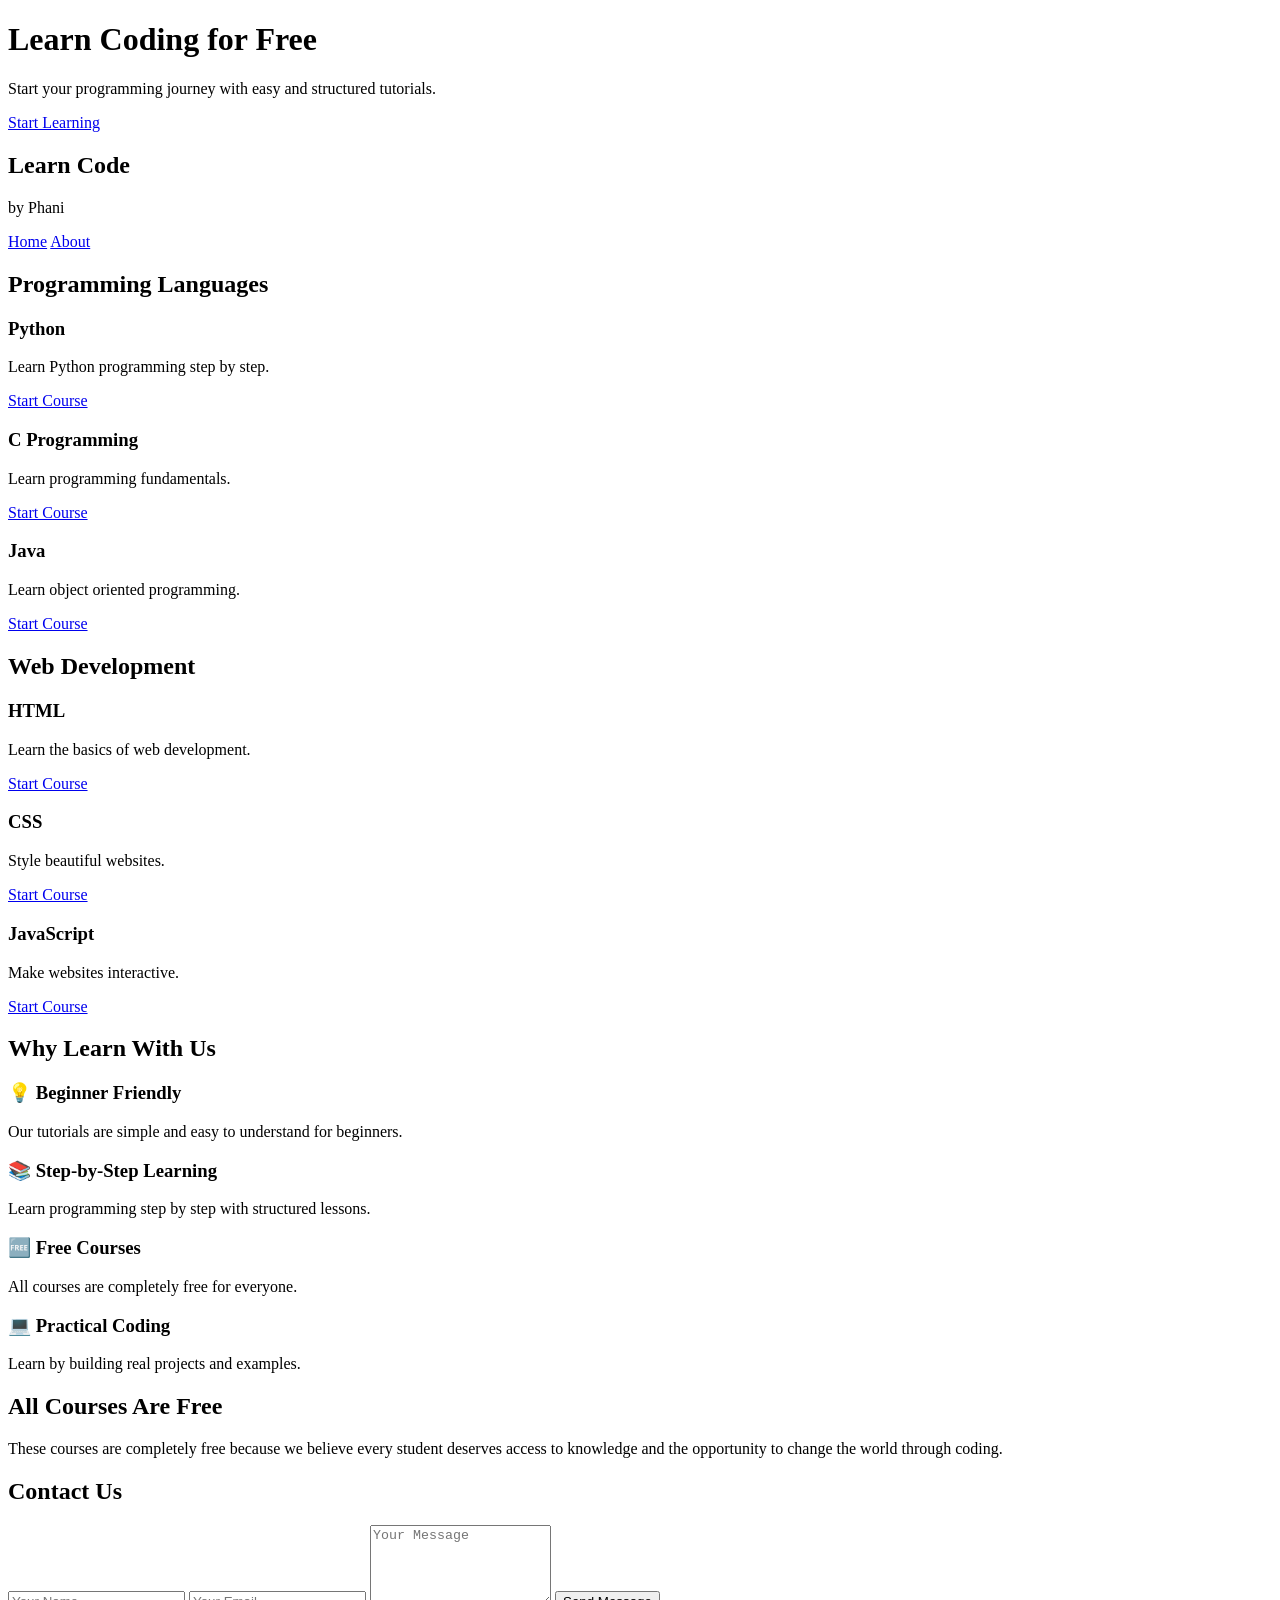
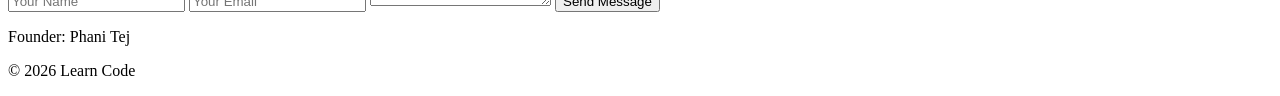
==== index.html @ e8ab49ef "Add files via upload" ====
<!DOCTYPE html> 
<html lang="en">  
<head>  
  <meta charset="UTF-8">  
  <meta http-equiv="X-UA-Compatible" content="IE=Edge">  
  <meta name="viewport" content="width=device-width, initial-scale=1">  
  <meta name="description" content="Learn code with me - Phanitej">  
  <title>LEARN CODE</title>  
  <link rel="stylesheet" href="style.css">  
</head>
<body>
  
  <header class="hero">
    <h1>Learn Coding for Free</h1>

    <p>Start your programming journey with easy and structured tutorials.</p>

    <a href="#courses" class="start-btn">Start Learning</a>

  </header>

  <nav>
    <div class="brand">
      <h2 class="logo">Learn Code</h2>
      <p class="tagline">by Phani</p>
    </div>

    <div class="menu">
      <a href="index.html">Home</a>
      <a href="about.html">About</a>
    </div>
  </nav>


  <main class="container">
    
    <section class="courses" id="courses">

      <h2>Programming Languages</h2>

      <div class="course-container">

        <div class="course-card">
          <h3>Python</h3>
          <p>Learn Python programming step by step.</p>
          <a href="Python.html">Start Course</a>
        </div>

        <div class="course-card">
          <h3>C Programming</h3>
          <p>Learn programming fundamentals.</p>
          <a href="C.html">Start Course</a>
        </div>

        <div class="course-card">
          <h3>Java</h3>
          <p>Learn object oriented programming.</p>
          <a href="Java.html">Start Course</a>
        </div>

      </div>

      <h2>Web Development</h2>

      <div class="course-container">

        <div class="course-card">
          <h3>HTML</h3>
          <p>Learn the basics of web development.</p>
          <a href="HTML.html">Start Course</a>
        </div>

        <div class="course-card">
          <h3>CSS</h3>
          <p>Style beautiful websites.</p>
          <a href="CSS.html">Start Course</a>
        </div>

        <div class="course-card">
          <h3>JavaScript</h3>
          <p>Make websites interactive.</p>
          <a href="JavaScript.html">Start Course</a>
        </div>

      </div>


    </section>
    <section class="features">

      <h2>Why Learn With Us</h2>

      <div class="feature-container">

        <div class="feature-card">
          <h3>💡 Beginner Friendly</h3>
          <p>Our tutorials are simple and easy to understand for beginners.</p>
        </div>

        <div class="feature-card">
          <h3>📚 Step-by-Step Learning</h3>
          <p>Learn programming step by step with structured lessons.</p>
        </div>

        <div class="feature-card">
          <h3>🆓 Free Courses</h3>
          <p>All courses are completely free for everyone.</p>
        </div>

        <div class="feature-card">
          <h3>💻 Practical Coding</h3>
          <p>Learn by building real projects and examples.</p>
        </div>

      </div>

    </section>

    <section>
      <h2>All Courses Are Free</h2>
      <p>
      These courses are completely free because we believe
      every student deserves access to knowledge and the
      opportunity to change the world through coding.
      </p>
    </section>
    <section class="contact">

      <h2>Contact Us</h2>

      <form>

        <input type="text" placeholder="Your Name" required>

        <input type="email" placeholder="Your Email" required>

        <textarea placeholder="Your Message" rows="5" required></textarea>

        <button type="submit">Send Message</button>

      </form>

    </section>
  </main>

  <footer>
    <p>Founder: Phani Tej</p>
    <p>&copy; 2026 Learn Code</p>
  </footer>
</body>
</html>
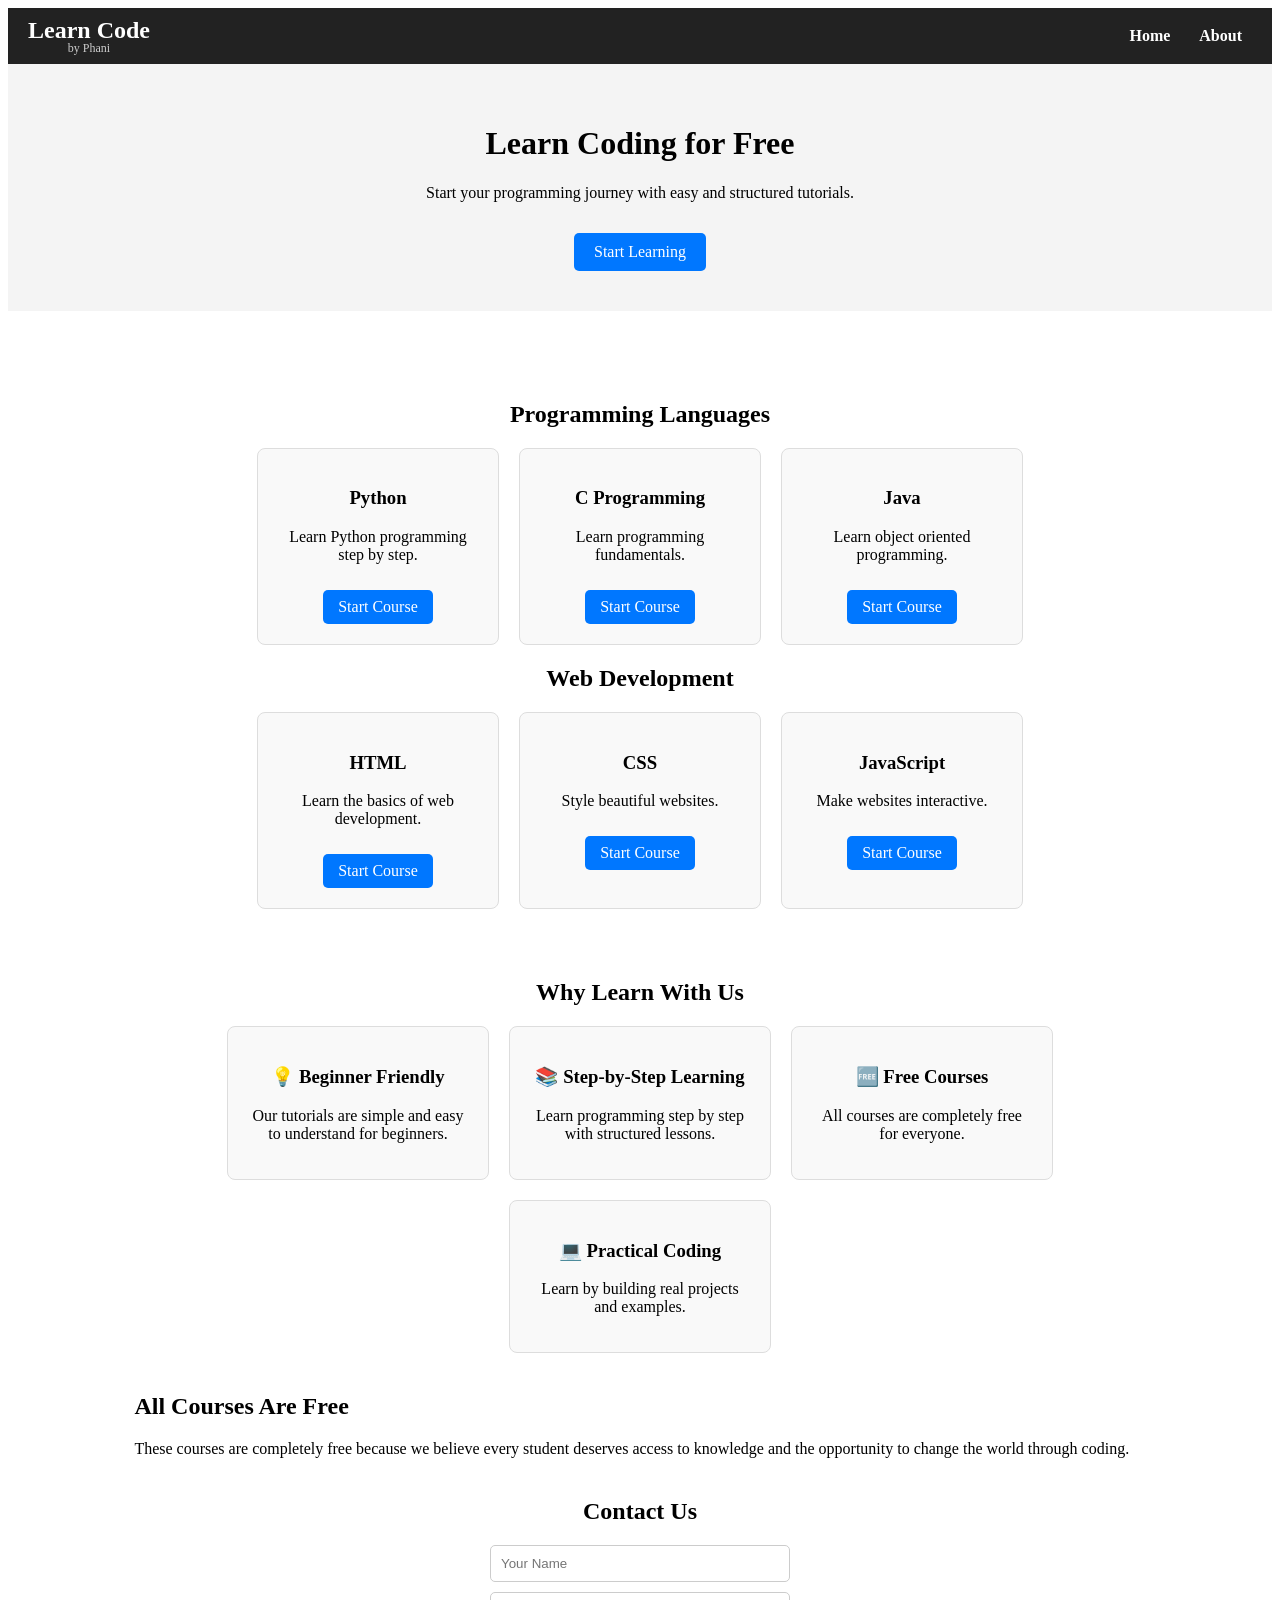
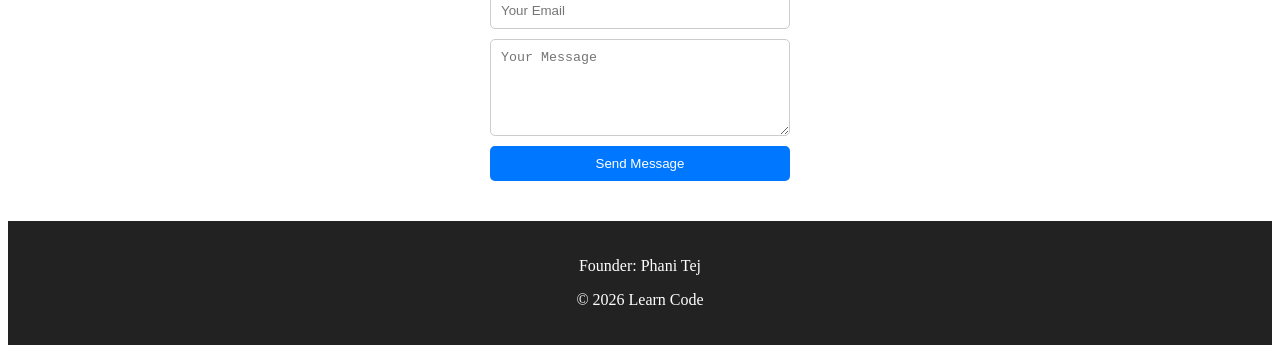
==== commit 6cac7d54: "Reintroduce header section in index.html" ====
--- a/index.html
+++ b/index.html
@@ -9,16 +9,6 @@
   <link rel="stylesheet" href="style.css">  
 </head>
 <body>
-  
-  <header class="hero">
-    <h1>Learn Coding for Free</h1>
-
-    <p>Start your programming journey with easy and structured tutorials.</p>
-
-    <a href="#courses" class="start-btn">Start Learning</a>
-
-  </header>
-
   <nav>
     <div class="brand">
       <h2 class="logo">Learn Code</h2>
@@ -30,8 +20,15 @@
       <a href="about.html">About</a>
     </div>
   </nav>
+  
+  <header class="hero">
+    <h1>Learn Coding for Free</h1>
 
+    <p>Start your programming journey with easy and structured tutorials.</p>
 
+    <a href="#courses" class="start-btn">Start Learning</a>
+
+  </header>
   <main class="container">
     
     <section class="courses" id="courses">
@@ -148,4 +145,4 @@
     <p>&copy; 2026 Learn Code</p>
   </footer>
 </body>
-</html>+</html>
--- a/style.css
+++ b/style.css
@@ -0,0 +1,219 @@
+.hero{
+  text-align:center;
+  padding:40px;
+  background:#f4f4f4;
+}
+
+.start-btn{
+  display:inline-block;
+  margin-top:15px;
+  padding:10px 20px;
+  background:#0077ff;
+  color:white;
+  text-decoration:none;
+  border-radius:5px;
+}
+
+.start-btn:hover{
+  background:#0056cc;
+}
+
+.container{
+  width:80%;
+  margin:auto;
+}
+nav{
+  background:#222;
+  padding:10px;
+  text-align:center;
+}
+
+nav a{
+  color:white;
+  margin:10px;
+  text-decoration:none;
+  font-weight:bold;
+}
+
+nav a:hover{
+  color:#00bfff;
+}
+footer{
+  background:#222;
+  color:white;
+  text-align:center;
+  padding:20px;
+  margin-top:30px;
+}
+.courses{
+  text-align:center;
+  padding:30px;
+}
+
+.course-container{
+  display:flex;
+  flex-wrap:wrap;
+  justify-content:center;
+  gap:20px;
+}
+
+.course-card{
+  width:200px;
+  padding:20px;
+  border:1px solid #ddd;
+  border-radius:8px;
+  background:#f9f9f9;
+}
+
+.course-card a{
+  display:inline-block;
+  margin-top:10px;
+  padding:8px 15px;
+  background:#0077ff;
+  color:white;
+  text-decoration:none;
+  border-radius:5px;
+}
+
+.course-card a:hover{
+  background:#0056cc;
+}
+.course-card:hover{
+  transform:translateY(-5px);
+  box-shadow:0 5px 15px rgba(0,0,0,0.2);
+  transition:0.3s;
+}
+nav{
+display:flex;
+justify-content:space-between;
+align-items:center;
+background:#222;
+padding:10px 20px;
+}
+
+.menu a{
+color:white;
+margin-left:15px;
+text-decoration:none;
+font-weight:bold;
+}
+
+.menu a:hover{
+color:#00bfff;
+}
+
+.logo{
+color:white;
+}
+nav{
+display:flex;
+justify-content:space-between;
+align-items:center;
+background:#222;
+padding:10px 20px;
+}
+
+.brand{
+line-height:1;
+}
+
+.logo{
+color:white;
+margin:0;
+}
+
+.tagline{
+color:#ccc;
+font-size:12px;
+margin:0;
+}
+
+.menu a{
+color:white;
+margin-left:15px;
+text-decoration:none;
+font-weight:bold;
+}
+
+.menu a:hover{
+color:#00bfff;
+}
+.course-card{
+transition:0.3s;
+}
+
+.course-card:hover{
+transform:translateY(-5px);
+box-shadow:0 5px 15px rgba(0,0,0,0.2);
+}
+section{
+margin-top:40px;
+}
+footer{
+background:#222;
+color:white;
+text-align:center;
+padding:20px;
+margin-top:40px;
+}
+html{
+scroll-behavior:smooth;
+}
+.features{
+text-align:center;
+margin-top:40px;
+}
+
+.feature-container{
+display:flex;
+flex-wrap:wrap;
+justify-content:center;
+gap:20px;
+margin-top:20px;
+}
+
+.feature-card{
+width:220px;
+padding:20px;
+border:1px solid #ddd;
+border-radius:8px;
+background:#f9f9f9;
+transition:0.3s;
+}
+
+.feature-card:hover{
+transform:translateY(-5px);
+box-shadow:0 5px 15px rgba(0,0,0,0.2);
+}
+.contact{
+text-align:center;
+margin-top:40px;
+}
+
+.contact form{
+display:flex;
+flex-direction:column;
+width:300px;
+margin:auto;
+gap:10px;
+}
+
+.contact input,
+.contact textarea{
+padding:10px;
+border:1px solid #ccc;
+border-radius:5px;
+}
+
+.contact button{
+padding:10px;
+background:#0077ff;
+color:white;
+border:none;
+border-radius:5px;
+cursor:pointer;
+}
+
+.contact button:hover{
+background:#0056cc;
+}
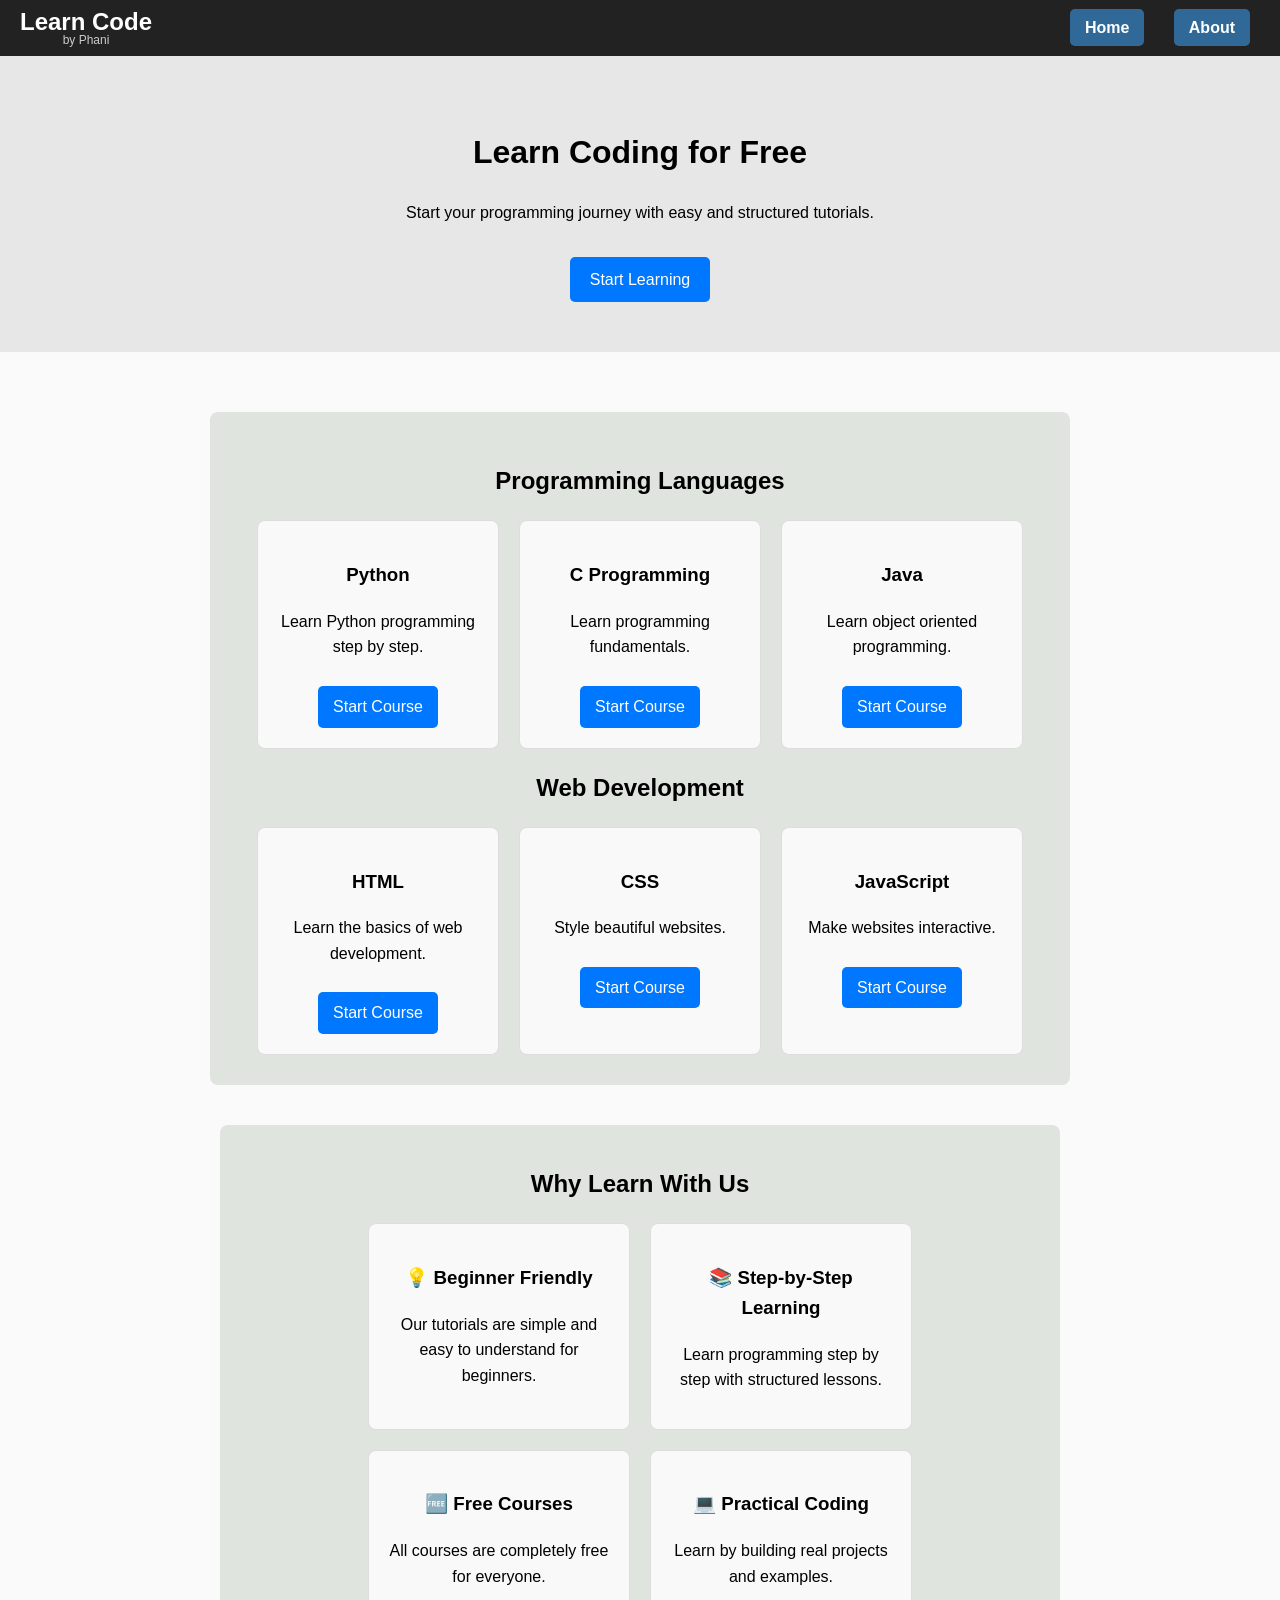
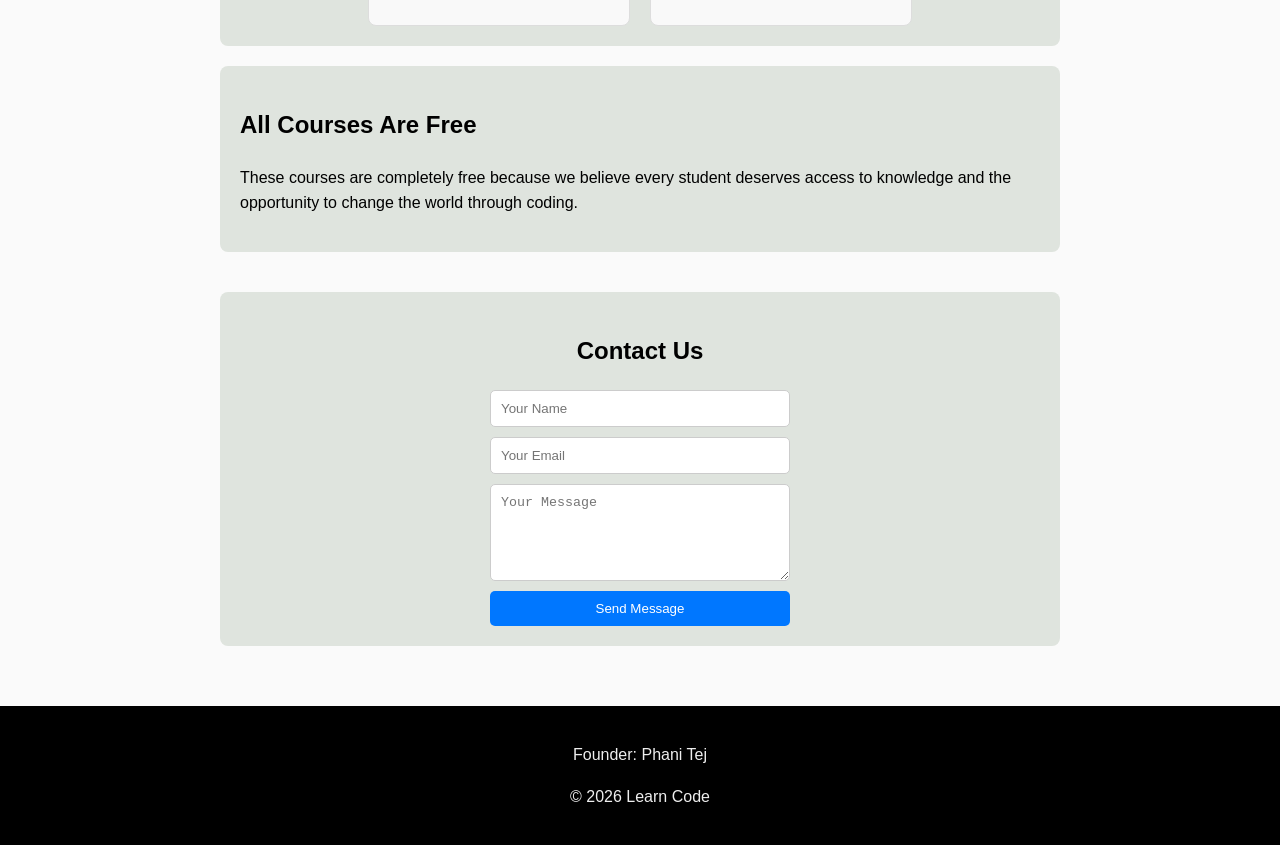
==== commit ad8ba69d: "Add files via upload" ====
--- a/index.html
+++ b/index.html
@@ -145,4 +145,4 @@
     <p>&copy; 2026 Learn Code</p>
   </footer>
 </body>
-</html>
+</html>
--- a/style.css
+++ b/style.css
@@ -1,219 +1,408 @@
-.hero{
-  text-align:center;
-  padding:40px;
-  background:#f4f4f4;
-}
-
-.start-btn{
-  display:inline-block;
-  margin-top:15px;
-  padding:10px 20px;
-  background:#0077ff;
-  color:white;
-  text-decoration:none;
-  border-radius:5px;
-}
-
-.start-btn:hover{
-  background:#0056cc;
-}
-
-.container{
-  width:80%;
-  margin:auto;
-}
-nav{
-  background:#222;
-  padding:10px;
-  text-align:center;
-}
-
-nav a{
-  color:white;
-  margin:10px;
-  text-decoration:none;
-  font-weight:bold;
-}
-
-nav a:hover{
-  color:#00bfff;
-}
-footer{
-  background:#222;
-  color:white;
-  text-align:center;
-  padding:20px;
-  margin-top:30px;
-}
-.courses{
-  text-align:center;
-  padding:30px;
-}
-
-.course-container{
-  display:flex;
-  flex-wrap:wrap;
-  justify-content:center;
-  gap:20px;
-}
-
-.course-card{
-  width:200px;
-  padding:20px;
-  border:1px solid #ddd;
-  border-radius:8px;
-  background:#f9f9f9;
-}
-
-.course-card a{
-  display:inline-block;
-  margin-top:10px;
-  padding:8px 15px;
-  background:#0077ff;
-  color:white;
-  text-decoration:none;
-  border-radius:5px;
-}
-
-.course-card a:hover{
-  background:#0056cc;
-}
-.course-card:hover{
-  transform:translateY(-5px);
-  box-shadow:0 5px 15px rgba(0,0,0,0.2);
-  transition:0.3s;
-}
-nav{
-display:flex;
-justify-content:space-between;
-align-items:center;
-background:#222;
-padding:10px 20px;
-}
-
-.menu a{
-color:white;
-margin-left:15px;
-text-decoration:none;
-font-weight:bold;
-}
-
-.menu a:hover{
-color:#00bfff;
-}
-
-.logo{
-color:white;
-}
-nav{
-display:flex;
-justify-content:space-between;
-align-items:center;
-background:#222;
-padding:10px 20px;
-}
-
-.brand{
-line-height:1;
-}
-
-.logo{
-color:white;
-margin:0;
-}
-
-.tagline{
-color:#ccc;
-font-size:12px;
-margin:0;
-}
-
-.menu a{
-color:white;
-margin-left:15px;
-text-decoration:none;
-font-weight:bold;
-}
-
-.menu a:hover{
-color:#00bfff;
-}
-.course-card{
-transition:0.3s;
-}
-
-.course-card:hover{
-transform:translateY(-5px);
-box-shadow:0 5px 15px rgba(0,0,0,0.2);
-}
-section{
-margin-top:40px;
-}
-footer{
-background:#222;
-color:white;
-text-align:center;
-padding:20px;
-margin-top:40px;
-}
-html{
-scroll-behavior:smooth;
-}
-.features{
-text-align:center;
-margin-top:40px;
-}
-
-.feature-container{
-display:flex;
-flex-wrap:wrap;
-justify-content:center;
-gap:20px;
-margin-top:20px;
-}
-
-.feature-card{
-width:220px;
-padding:20px;
-border:1px solid #ddd;
-border-radius:8px;
-background:#f9f9f9;
-transition:0.3s;
-}
-
-.feature-card:hover{
-transform:translateY(-5px);
-box-shadow:0 5px 15px rgba(0,0,0,0.2);
-}
-.contact{
-text-align:center;
-margin-top:40px;
-}
-
-.contact form{
-display:flex;
-flex-direction:column;
-width:300px;
-margin:auto;
-gap:10px;
+.start-btn {
+  display: inline-block;
+  margin-top: 15px;
+  padding: 10px 20px;
+  background: #0077ff;
+  color: white;
+  text-decoration: none;
+  border-radius: 5px;
+}
+
+.start-btn:hover {
+  background: #0056cc;
+}
+
+nav {
+  background: #222;
+  padding: 10px;
+  text-align: center;
+}
+
+nav a {
+  color: white;
+  margin: 10px;
+  text-decoration: none;
+  font-weight: bold;
+}
+
+nav a:hover {
+  color: #00bfff;
+}
+
+.courses {
+  text-align: center;
+  padding: 30px;
+}
+
+.course-container {
+  display: flex;
+  flex-wrap: wrap;
+  justify-content: center;
+  gap: 20px;
+}
+
+.course-card {
+  width: 200px;
+  padding: 20px;
+  border: 1px solid #ddd;
+  border-radius: 8px;
+  background: #f9f9f9;
+}
+
+.course-card a {
+  display: inline-block;
+  margin-top: 10px;
+  padding: 8px 15px;
+  background: #0077ff;
+  color: white;
+  text-decoration: none;
+  border-radius: 5px;
+}
+
+.course-card a:hover {
+  background: blue;
+}
+
+.course-card:hover {
+  transform: translateY(-5px);
+  box-shadow: 0 5px 15px rgba(0, 0, 0, 0.2);
+  transition: 0.3s;
+}
+
+nav {
+  display: flex;
+  justify-content: space-between;
+  align-items: center;
+  background: #222;
+  padding: 10px 20px;
+}
+
+.menu a {
+  color: white;
+  margin-left: 15px;
+  text-decoration: none;
+  font-weight: bold;
+}
+
+.menu a:hover {
+  color: #00bfff;
+}
+
+.logo {
+  color: white;
+}
+
+nav {
+  display: flex;
+  justify-content: space-between;
+  align-items: center;
+  background: #222;
+  padding: 10px 20px;
+}
+
+.brand {
+  line-height: 1;
+}
+
+.logo {
+  color: white;
+  margin: 0;
+}
+
+.tagline {
+  color: #ccc;
+  font-size: 12px;
+  margin: 0;
+}
+
+.menu a {
+  color: white;
+  margin-left: 15px;
+  text-decoration: none;
+  font-weight: bold;
+}
+
+.menu a:hover {
+  color: #00bfff;
+}
+
+.course-card {
+  transition: 0.3s;
+}
+
+.course-card:hover {
+  transform: translateY(-5px);
+  box-shadow: 0 5px 15px rgba(0, 0, 0, 0.2);
+}
+
+section {
+  margin-top: 40px;
+}
+
+html {
+  scroll-behavior: smooth;
+}
+
+.features {
+  text-align: center;
+  margin-top: 40px;
+}
+
+.feature-container {
+  display: flex;
+  flex-wrap: wrap;
+  justify-content: center;
+  gap: 20px;
+  margin-top: 20px;
+}
+
+.feature-card {
+  width: 220px;
+  padding: 20px;
+  border: 1px solid #ddd;
+  border-radius: 8px;
+  background: #f9f9f9;
+  transition: 0.3s;
+}
+
+.feature-card:hover {
+  transform: translateY(-5px);
+  box-shadow: 0 5px 15px rgba(0, 0, 0, 0.2);
+}
+
+.contact {
+  text-align: center;
+  margin-top: 40px;
+}
+
+.contact form {
+  display: flex;
+  flex-direction: column;
+  width: 300px;
+  margin: auto;
+  gap: 10px;
 }
 
 .contact input,
-.contact textarea{
-padding:10px;
-border:1px solid #ccc;
-border-radius:5px;
-}
-
-.contact button{
-padding:10px;
-background:#0077ff;
-color:white;
-border:none;
-border-radius:5px;
-cursor:pointer;
-}
-
-.contact button:hover{
-background:#0056cc;
+.contact textarea {
+  padding: 10px;
+  border: 1px solid #ccc;
+  border-radius: 5px;
+}
+
+.contact button {
+  padding: 10px;
+  background: #0077ff;
+  color: white;
+  border: none;
+  border-radius: 5px;
+  cursor: pointer;
+}
+
+.contact button:hover {
+  background: #0056cc;
+}
+
+.section-title {
+  margin-bottom: 15px;
+}
+
+.course-list li {
+  margin: 8px 0;
+}
+
+.back-btn:hover {
+  background: #0056cc;
+}
+
+/* NAVBAR */
+
+.navbar {
+  display: flex;
+  justify-content: space-between;
+  align-items: center;
+  padding: 15px 40px;
+  background: #111;
+  color: white;
+}
+
+.nav-links {
+  display: flex;
+  list-style: none;
+  gap: 20px;
+}
+
+.nav-links a {
+  color: white;
+  text-decoration: none;
+}
+
+/* HERO */
+
+.hero {
+  text-align: center;
+  padding: 50px;
+  background: #e7e7e7;
+}
+
+/* LESSON GRID */
+
+.lesson-grid {
+  display: grid;
+  grid-template-columns: repeat(auto-fit, minmax(220px, 1fr));
+  gap: 20px;
+}
+
+/* FOOTER */
+
+footer {
+  text-align: center;
+  padding: 20px;
+  background-color: black;
+  color: #eee;
+
+}
+
+.back-btn {
+  background: #0077ff;
+  color: white;
+  padding: 10px 20px;
+  text-decoration: none;
+  border-radius: 5px;
+}
+
+.container {
+  max-width: 1100px;
+  margin: auto;
+  padding: 40px 20px;
+}
+
+body {
+  font-family: Arial, sans-serif;
+  line-height: 1.6;
+  margin: 0;
+  background: #fafafa;
+}
+
+.lesson-card {
+  display: block;
+  background: white;
+  padding: 20px;
+  border-radius: 10px;
+  text-decoration: none;
+  color: black;
+  box-shadow: 0 2px 10px rgba(0, 0, 0, 0.1);
+  transition: all 0.3s ease;
+}
+
+.lesson-card:hover {
+  transform: translateY(-6px);
+  box-shadow: 0 10px 25px rgba(0, 0, 0, 0.15);
+}
+
+.navbar {
+  display: flex;
+  justify-content: space-between;
+  align-items: center;
+  padding: 15px 40px;
+  background: #111;
+  color: white;
+  position: sticky;
+  top: 0;
+}
+
+/* Layout */
+
+.layout {
+  display: flex;
+}
+
+/* Sidebar */
+
+.sidebar {
+  width: 250px;
+  background: #f4f4f4;
+  padding: 20px;
+  height: 100vh;
+  position: sticky;
+  top: 0;
+}
+
+.sidebar ul {
+  list-style: none;
+  padding: 0;
+}
+
+.sidebar li {
+  margin: 10px 0;
+}
+
+.sidebar a {
+  text-decoration: none;
+  color: #333;
+}
+
+/* Main Content */
+
+.content {
+  flex: 1;
+  padding: 40px;
+}
+
+/* 1.Python */
+.bodypart {
+  font-family: Arial, sans-serif;
+  line-height: 1.6;
+  margin: 0;
+  background: #f4f6f8;
+  color: #333;
+}
+
+.heroine {
+  background: #306998;
+  color: white;
+  padding: 20px;
+  text-align: center;
+}
+
+section {
+  background: rgb(223, 228, 222);
+  margin: 20px auto;
+  padding: 20px;
+  max-width: 800px;
+  border-radius: 8px;
+}
+
+h2 {
+  color: #000000;
+}
+
+code {
+  background: #eee;
+  padding: 10px;
+  display: block;
+  border-radius: 5px;
+}
+
+a {
+  text-decoration: none;
+  color: white;
+  background: #306998;
+  padding: 10px 15px;
+  border-radius: 5px;
+}
+
+a:hover {
+  background: #969a9e;
+}
+
+.image {
+  display: block;
+  margin-left: auto;
+  margin-right: auto;
+  margin-top: 20px;
+}
+
+.bold {
+  font-weight: bold;
 }
